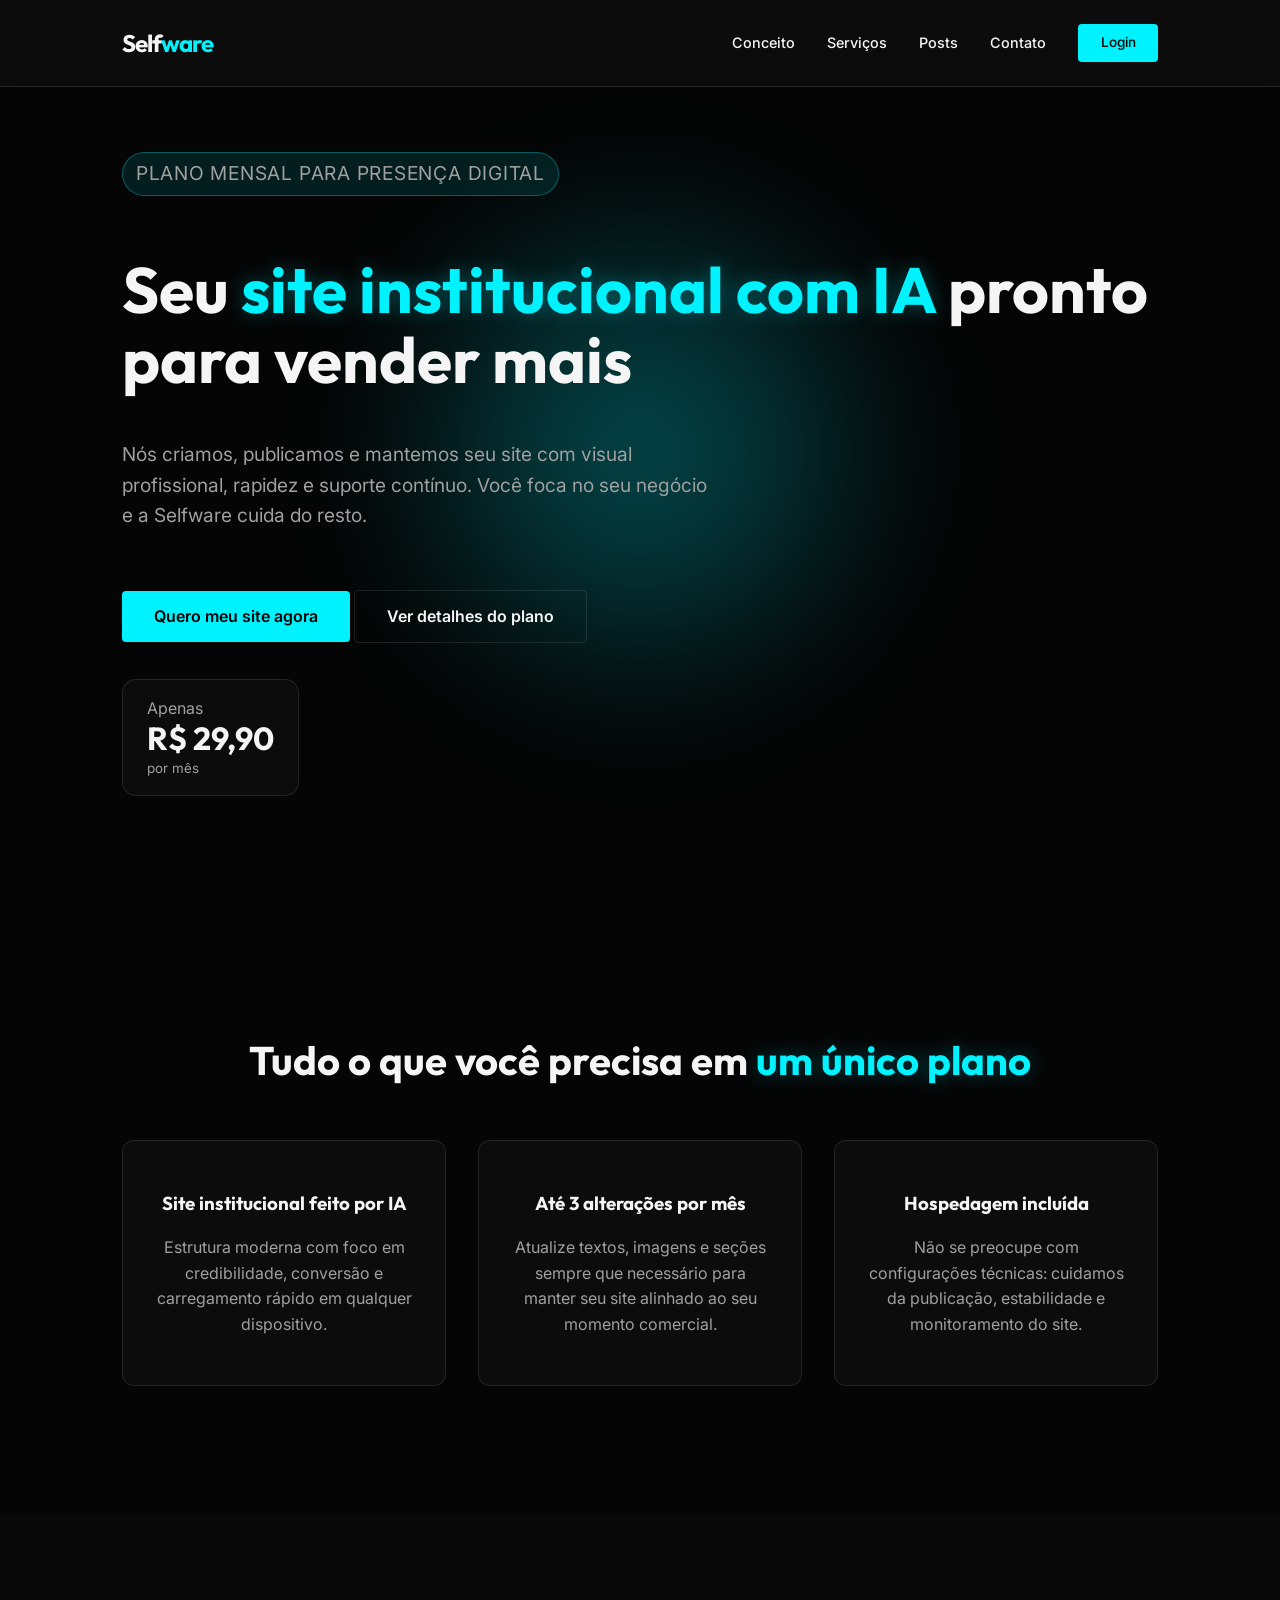
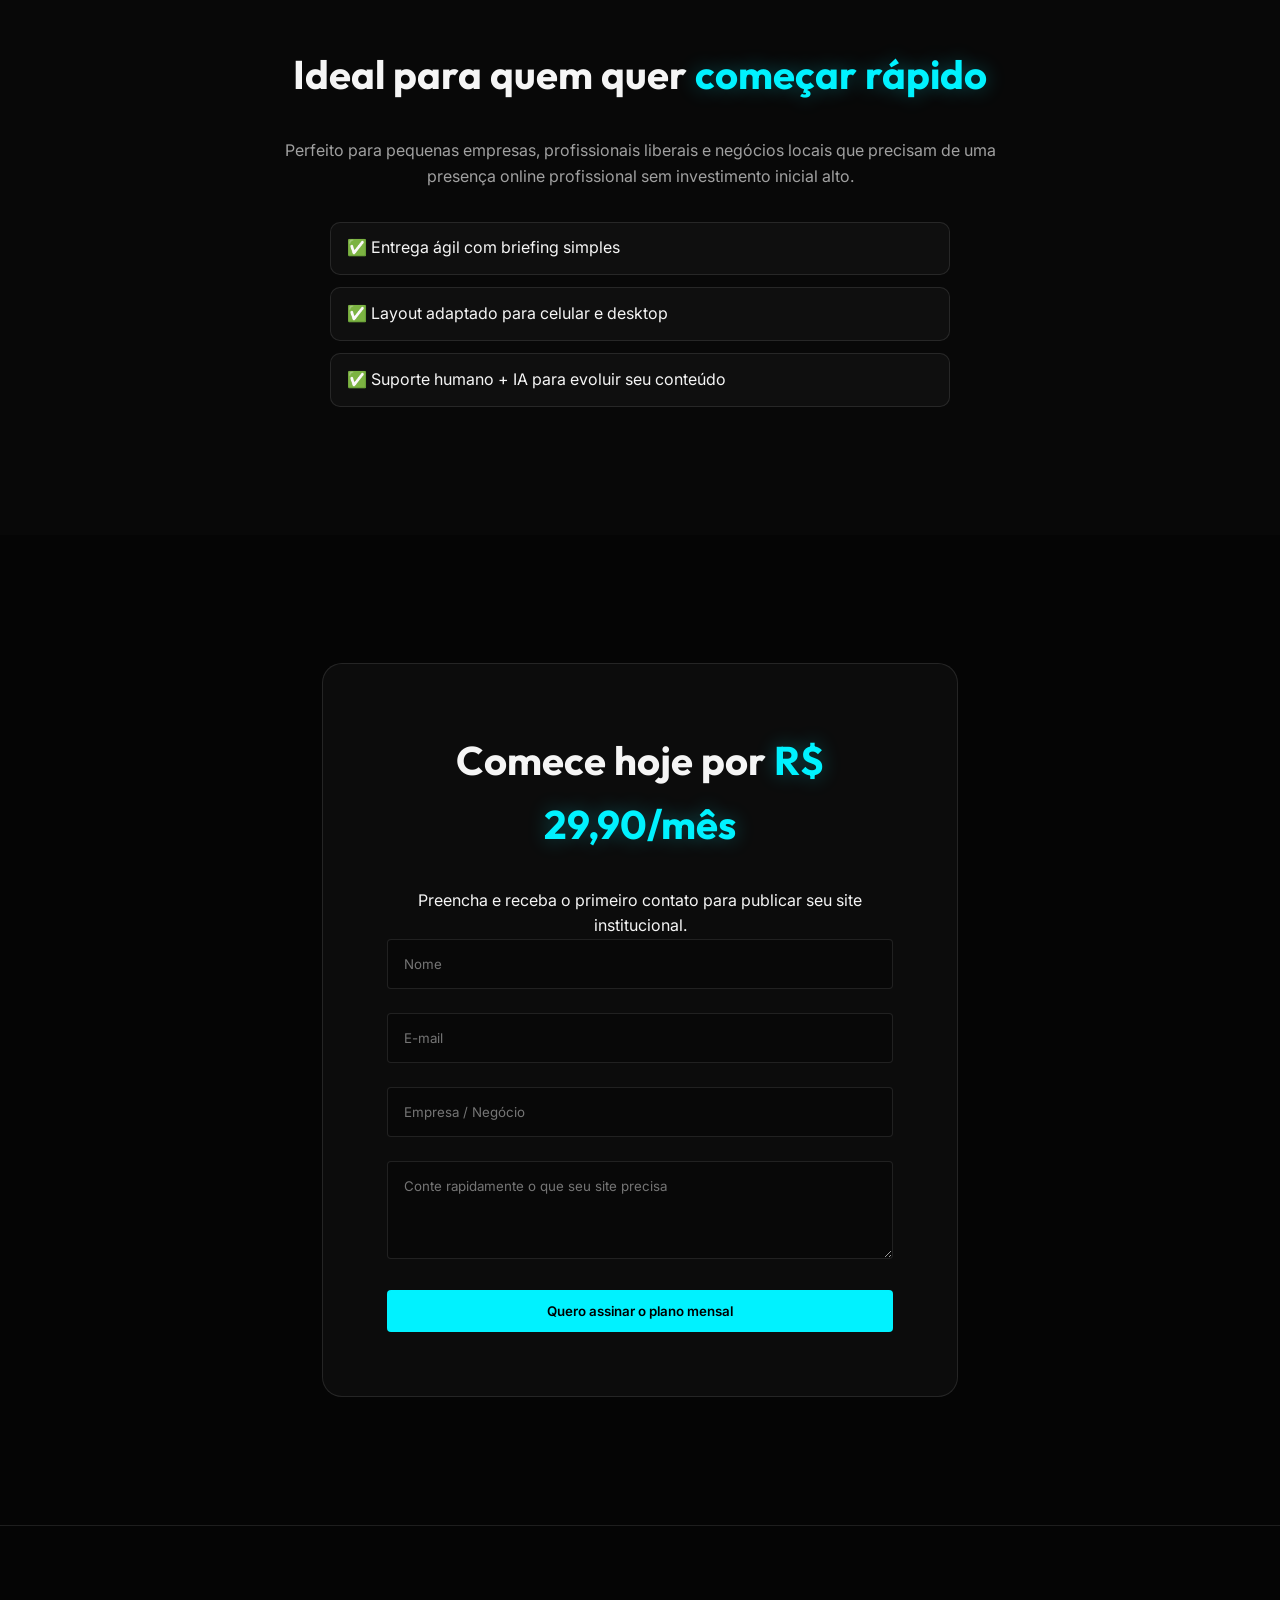
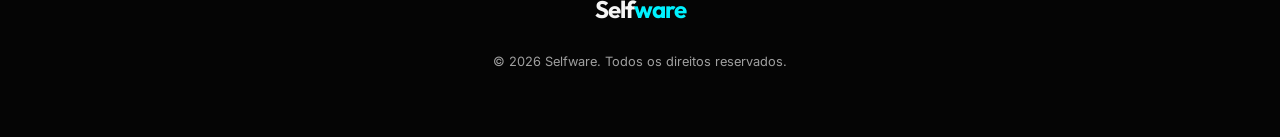
==== criar-sites-instituiconias.html @ fef2b648 "Merge pull request #12 from sociapbr/codex/create-landing-page-for-ai-website-sales Landing page for" ====
<!DOCTYPE html>
<html lang="pt-BR">

<head>
    <meta charset="UTF-8">
    <meta name="viewport" content="width=device-width, initial-scale=1.0">
    <title>Sites Institucionais por IA | R$ 29,90/mês</title>
    <meta name="description"
        content="Landing page para venda de sites institucionais feitos por IA: hospedagem incluída, até 3 alterações por mês e suporte contínuo por R$ 29,90/mês.">
    <link rel="stylesheet" href="style.css">
    <link rel="preconnect" href="https://fonts.googleapis.com">
    <link rel="preconnect" href="https://fonts.gstatic.com" crossorigin>
    <link
        href="https://fonts.googleapis.com/css2?family=Inter:wght@300;400;600;800&family=Outfit:wght@400;700&display=swap"
        rel="stylesheet">
    <script src="/header.js"></script>
</head>

<body class="dark-theme">
    <header-main></header-main>

    <header class="hero landing-hero">
        <div class="hero-glow"></div>
        <div class="container landing-hero-content">
            <p class="tagline fade-in">Plano mensal para presença digital</p>
            <h1 class="fade-in">Seu <span>site institucional com IA</span> pronto para vender mais</h1>
            <p class="fade-in-delayed">Nós criamos, publicamos e mantemos seu site com visual profissional, rapidez e
                suporte contínuo. Você foca no seu negócio e a Selfware cuida do resto.</p>
            <div class="hero-actions fade-in-delayed">
                <a href="#contato" class="btn btn-primary">Quero meu site agora</a>
                <a href="#plano" class="btn btn-outline">Ver detalhes do plano</a>
            </div>
            <div class="price-highlight glass fade-in-delayed">
                <span>Apenas</span>
                <strong>R$ 29,90</strong>
                <small>por mês</small>
            </div>
        </div>
    </header>

    <main>
        <section id="plano" class="section">
            <div class="container">
                <h2 class="section-title center">Tudo o que você precisa em <span>um único plano</span></h2>
                <div class="services-grid">
                    <article class="service-card glass">
                        <h3>Site institucional feito por IA</h3>
                        <p>Estrutura moderna com foco em credibilidade, conversão e carregamento rápido em qualquer
                            dispositivo.</p>
                    </article>
                    <article class="service-card glass">
                        <h3>Até 3 alterações por mês</h3>
                        <p>Atualize textos, imagens e seções sempre que necessário para manter seu site alinhado ao seu
                            momento comercial.</p>
                    </article>
                    <article class="service-card glass">
                        <h3>Hospedagem incluída</h3>
                        <p>Não se preocupe com configurações técnicas: cuidamos da publicação, estabilidade e monitoramento
                            do site.</p>
                    </article>
                </div>
            </div>
        </section>

        <section class="section bg-alt-dark">
            <div class="container center">
                <h2 class="section-title">Ideal para quem quer <span>começar rápido</span></h2>
                <p class="landing-description">Perfeito para pequenas empresas, profissionais liberais e negócios locais
                    que precisam de uma presença online profissional sem investimento inicial alto.</p>
                <ul class="landing-checks">
                    <li>✅ Entrega ágil com briefing simples</li>
                    <li>✅ Layout adaptado para celular e desktop</li>
                    <li>✅ Suporte humano + IA para evoluir seu conteúdo</li>
                </ul>
            </div>
        </section>

        <section id="contato" class="section">
            <div class="container narrow">
                <div class="glass-form-container">
                    <h2 class="section-title center">Comece hoje por <span>R$ 29,90/mês</span></h2>
                    <p class="center">Preencha e receba o primeiro contato para publicar seu site institucional.</p>
                    <form id="contact-form">
                        <div class="form-group">
                            <input type="text" name="nome" placeholder="Nome" required>
                        </div>
                        <div class="form-group">
                            <input type="email" name="email" placeholder="E-mail" required>
                        </div>
                        <div class="form-group">
                            <input type="text" name="empresa" placeholder="Empresa / Negócio" required>
                        </div>
                        <div class="form-group">
                            <textarea name="descricao" placeholder="Conte rapidamente o que seu site precisa" rows="4"
                                required></textarea>
                        </div>
                        <button type="submit" class="btn btn-primary full-width">Quero assinar o plano mensal</button>
                    </form>
                </div>
            </div>
        </section>
    </main>

    <footer-main></footer-main>
    <script src="/main.js"></script>
</body>

</html>
---- style.css ----
:root {
    --bg-color: #050505;
    --bg-alt: #0a0a0a;
    --text-color: #f5f5f5;
    --text-muted: #a0a0a0;
    --accent-color: #00f2ff;
    --accent-glow: rgba(0, 242, 255, 0.3);
    --glass-bg: rgba(255, 255, 255, 0.03);
    --glass-border: rgba(255, 255, 255, 0.1);
    --container-width: 1100px;
    --heading-font: 'Outfit', sans-serif;
    --body-font: 'Inter', sans-serif;
}

* {
    margin: 0;
    padding: 0;
    box-sizing: border-box;
}

body {
    background-color: var(--bg-color);
    color: var(--text-color);
    font-family: var(--body-font);
    line-height: 1.6;
    overflow-x: hidden;
}

.container {
    max-width: var(--container-width);
    margin: 0 auto;
    padding: 0 2rem;
}

.container.narrow {
    max-width: 700px;
}

/* Typography */
h1, h2, h3 {
    font-family: var(--heading-font);
}

h1 {
    font-size: 4rem;
    line-height: 1.1;
    margin-bottom: 1.5rem;
}

h1 span, h2 span {
    color: var(--accent-color);
    text-shadow: 0 0 20px var(--accent-glow);
}

.section-title {
    font-size: 2.5rem;
    margin-bottom: 2rem;
}

.center {
    text-align: center;
}

/* Layout Utilities */
.flex-row-between {
    display: flex;
    justify-content: space-between;
    align-items: center;
}

.grid-two-cols {
    display: grid;
    grid-template-columns: 1fr 1fr;
    gap: 4rem;
    align-items: center;
}

.section {
    padding: 8rem 0;
}

.bg-alt {
    background-color: var(--bg-alt);
}

.bg-alt-dark {
    background-color: #080808;
}

/* Navigation */
.glass-nav {
    position: fixed;
    top: 0;
    width: 100%;
    z-index: 1000;
    padding: 1.5rem 0;
    background: var(--glass-bg);
    backdrop-filter: blur(10px);
    border-bottom: 1px solid var(--glass-border);
}

.logo {
    font-family: var(--heading-font);
    font-weight: 700;
    font-size: 1.5rem;
    letter-spacing: -1px;
}

.logo span {
    color: var(--accent-color);
}

.nav-links {
    display: flex;
    list-style: none;
    gap: 2rem;
}

.nav-bar {
    position: relative;
    gap: 1.5rem;
}

.nav-toggle {
    display: none;
    flex-direction: column;
    gap: 0.4rem;
    background: transparent;
    border: 1px solid var(--glass-border);
    padding: 0.6rem;
    border-radius: 8px;
    cursor: pointer;
}

.nav-toggle span {
    width: 22px;
    height: 2px;
    background: var(--text-color);
    display: block;
    transition: transform 0.3s, opacity 0.3s;
}

.nav-links a {
    color: var(--text-color);
    text-decoration: none;
    font-size: 0.9rem;
    font-weight: 500;
    transition: color 0.3s;
}

.nav-links a:hover {
    color: var(--accent-color);
}

.nav-links .btn {
    padding: 0.5rem 1.4rem;
    font-size: 0.85rem;
}

.nav-links .nav-login {
    margin-left: 0;
}

/* Hero */
.hero {
    height: 100vh;
    display: flex;
    align-items: center;
    position: relative;
    padding-top: 5rem;
}

.hero-glow {
    position: absolute;
    top: 50%;
    left: 50%;
    transform: translate(-50%, -50%);
    width: 600px;
    height: 600px;
    background: radial-gradient(circle, var(--accent-glow) 0%, transparent 70%);
    z-index: -1;
    filter: blur(50px);
}

.hero p {
    font-size: 1.2rem;
    color: var(--text-muted);
    max-width: 600px;
    margin-bottom: 2.5rem;
}

/* Hero 2 */
.hero2 {
    height: 70vh;
    display: flex;
    align-items: center;
    position: relative;
    padding-top: 5rem;
}

.hero2-glow {
    position: absolute;
    top: 50%;
    left: 50%;
    transform: translate(-50%, -50%);
    width: 600px;
    height: 600px;
    background: radial-gradient(circle, var(--accent-glow) 0%, transparent 70%);
    z-index: -1;
    filter: blur(50px);
}

.hero2 p {
    font-size: 1.2rem;
    color: var(--text-muted);
    max-width: 600px;
    margin-bottom: 2.5rem;
}

/* Buttons */
.btn {
    display: inline-block;
    padding: 0.8rem 2rem;
    border-radius: 4px;
    text-decoration: none;
    font-weight: 600;
    transition: all 0.3s;
    cursor: pointer;
    font-family: var(--body-font);
}

.btn-primary {
    background-color: var(--accent-color);
    color: #000;
    border: none;
}

.btn-primary:hover {
    box-shadow: 0 0 20px var(--accent-glow);
    transform: translateY(-2px);
}

.btn-outline {
    border: 1px solid var(--glass-border);
    color: var(--text-color);
}

.btn-outline:hover {
    background: var(--glass-bg);
    border-color: var(--accent-color);
}

.full-width {
    width: 100%;
}

/* Concept Section & Cards */
.glass {
    background: var(--glass-bg);
    backdrop-filter: blur(5px);
    border: 1px solid var(--glass-border);
    border-radius: 12px;
}

.concept-card {
    padding: 2rem;
}

.code-snippet {
    background: #000;
    padding: 2rem;
    border-radius: 8px;
    font-family: monospace;
    font-size: 0.9rem;
}

.keyword { color: #ff79c6; }
.class { color: #50fa7b; }
.function { color: #8be9fd; }
.variable { color: #bd93f9; }
.constant { color: #f1fa8c; }

.features-list {
    list-style: none;
    margin-top: 2rem;
}

.features-list li {
    margin-bottom: 1rem;
    display: flex;
    align-items: center;
}

.features-list li::before {
    content: "→";
    color: var(--accent-color);
    margin-right: 1rem;
    font-weight: bold;
}

/* Services */
.services-grid {
    display: grid;
    grid-template-columns: repeat(3, 1fr);
    gap: 2rem;
    margin-top: 3rem;
}

/* Post */
.post-header {
    margin-bottom: 3rem;
}

.post-tag {
    text-transform: uppercase;
    letter-spacing: 0.3rem;
    font-size: 0.75rem;
    color: var(--text-muted);
    margin-bottom: 1rem;
}

.post-subtitle {
    color: var(--text-muted);
    max-width: 600px;
    margin: 0 auto;
}

.post-card {
    padding: 3rem;
    display: grid;
    gap: 1.5rem;
}

.post-meta {
    display: flex;
    gap: 0.75rem;
    align-items: center;
    font-size: 0.85rem;
    color: var(--text-muted);
}

.post-list {
    list-style: none;
    display: grid;
    gap: 1rem;
}

.post-list li {
    display: grid;
    gap: 0.4rem;
    padding: 1rem 1.2rem;
    border: 1px solid var(--glass-border);
    border-radius: 10px;
    background: rgba(0, 0, 0, 0.25);
}

.post-footer {
    color: var(--text-muted);
}

.post-listing-grid {
    display: grid;
    grid-template-columns: repeat(auto-fit, minmax(280px, 1fr));
    gap: 2rem;
}

.video-list {
    display: grid;
    gap: 2rem;
}

.video-card {
    display: grid;
    grid-template-columns: minmax(220px, 320px) 1fr;
    gap: 2rem;
    padding: 2.5rem;
    align-items: center;
}

.video-cover {
    position: relative;
}

.video-cover img {
    width: 100%;
    height: 200px;
    object-fit: cover;
    border-radius: 16px;
    border: 1px solid var(--glass-border);
    background: rgba(0, 0, 0, 0.25);
}

.video-duration {
    position: absolute;
    bottom: 12px;
    right: 12px;
    padding: 0.3rem 0.7rem;
    border-radius: 999px;
    background: rgba(0, 0, 0, 0.7);
    font-size: 0.75rem;
    color: var(--text-color);
    border: 1px solid var(--glass-border);
}

.video-info {
    display: grid;
    gap: 1rem;
}

.video-meta {
    display: flex;
    gap: 1.5rem;
    font-size: 0.85rem;
    color: var(--text-muted);
}

.video-status {
    text-align: center;
    color: var(--text-muted);
}

.post-item {
    padding: 2.5rem;
    display: grid;
    gap: 1.5rem;
}

.post-cover img {
    width: 100%;
    height: 200px;
    object-fit: cover;
    border-radius: 16px;
    border: 1px solid var(--glass-border);
    background: rgba(0, 0, 0, 0.25);
}

.post-info {
    display: grid;
    gap: 1rem;
}

.service-card {
    padding: 3rem 2rem;
    text-align: center;
    transition: transform 0.3s;
}

.service-card:hover {
    transform: translateY(-10px);
    border-color: var(--accent-color);
}

.service-card i {
    font-size: 2.5rem;
    color: var(--accent-color);
    display: block;
    margin-bottom: 1.5rem;
    font-style: normal;
}

.service-card h3 {
    margin-bottom: 1rem;
}

.service-card p {
    color: var(--text-muted);
}

/* Form */
.glass-form-container {
    padding: 4rem;
    background: var(--glass-bg);
    border: 1px solid var(--glass-border);
    border-radius: 20px;
}

.form-group {
    margin-bottom: 1.5rem;
}

input, textarea {
    width: 100%;
    padding: 1rem;
    background: rgba(0,0,0,0.3);
    border: 1px solid var(--glass-border);
    border-radius: 4px;
    color: var(--text-color);
    font-family: var(--body-font);
}

input:focus, textarea:focus {
    outline: none;
    border-color: var(--accent-color);
}

/* Footer */
footer {
    padding: 4rem 0;
    border-top: 1px solid var(--glass-border);
}

.footer-content {
    display: flex;
    flex-direction: column;
    align-items: center;
    gap: 1.5rem;
}

footer p {
    color: var(--text-muted);
    font-size: 0.8rem;
}

/* Animations */
.fade-in {
    animation: fadeIn 1s ease-out forwards;
}

.fade-in-delayed {
    opacity: 0;
    animation: fadeIn 1s ease-out 0.5s forwards;
}

@keyframes fadeIn {
    from { opacity: 0; transform: translateY(20px); }
    to { opacity: 1; transform: translateY(0); }
}

/* Responsive */
@media (max-width: 900px) {
    .nav-toggle {
        display: inline-flex;
    }

    .nav-links {
        position: absolute;
        top: calc(100% + 1rem);
        right: 2rem;
        flex-direction: column;
        gap: 1rem;
        padding: 1.5rem;
        background: rgba(5, 5, 5, 0.95);
        border: 1px solid var(--glass-border);
        border-radius: 16px;
        min-width: 220px;
        opacity: 0;
        visibility: hidden;
        transform: translateY(-10px);
        transition: opacity 0.3s, transform 0.3s, visibility 0.3s;
    }

    .glass-nav.nav-open .nav-links {
        opacity: 1;
        visibility: visible;
        transform: translateY(0);
    }

    .glass-nav.nav-open .nav-toggle span:nth-child(1) {
        transform: translateY(6px) rotate(45deg);
    }

    .glass-nav.nav-open .nav-toggle span:nth-child(2) {
        opacity: 0;
    }

    .glass-nav.nav-open .nav-toggle span:nth-child(3) {
        transform: translateY(-6px) rotate(-45deg);
    }

    .grid-two-cols {
        grid-template-columns: 1fr;
        gap: 3rem;
    }
    
    .services-grid {
        grid-template-columns: 1fr;
    }
    
    h1 {
        font-size: 3rem;
    }

    .post-card {
        padding: 2rem;
    }

    .video-card {
        grid-template-columns: 1fr;
    }

    .video-cover img {
        height: 220px;
    }
}

/* Payments */
.payment-section {
    padding-top: 11rem;
}

.payment-subtitle {
    margin-bottom: 1.5rem;
    color: var(--text-muted);
}

.project-reference {
    margin-bottom: 2rem;
    padding: 0.9rem 1rem;
    border: 1px solid var(--glass-border);
    border-radius: 10px;
    text-align: center;
    background: rgba(0, 242, 255, 0.08);
}

.payment-options {
    display: grid;
    gap: 1rem;
}

.payment-card {
    padding: 1.5rem;
    border: 1px solid var(--glass-border);
    border-radius: 14px;
}

.payment-card h2 {
    font-size: 1.3rem;
    margin-bottom: 0.5rem;
}

.payment-price {
    margin-bottom: 1rem;
    color: var(--accent-color);
    font-size: 1.25rem;
    font-weight: 700;
}

/* Landing page institutional sites */
.landing-hero {
    min-height: 100vh;
    height: auto;
    padding: 9rem 0 6rem;
}

.landing-hero-content {
    display: grid;
    gap: 1.2rem;
}

.tagline {
    display: inline-flex;
    width: fit-content;
    background: rgba(0, 242, 255, 0.1);
    border: 1px solid var(--accent-glow);
    color: var(--accent-color);
    padding: 0.35rem 0.8rem;
    border-radius: 999px;
    font-size: 0.85rem;
    letter-spacing: 0.04em;
    text-transform: uppercase;
}

.price-highlight {
    width: fit-content;
    padding: 1rem 1.5rem;
    border-radius: 14px;
    margin-top: 1rem;
}

.price-highlight span,
.price-highlight small {
    display: block;
    color: var(--text-muted);
}

.price-highlight strong {
    font-size: 2rem;
    line-height: 1.1;
    font-family: var(--heading-font);
}

.landing-description {
    max-width: 760px;
    margin: 0 auto;
    color: var(--text-muted);
}

.landing-checks {
    margin: 2rem auto 0;
    list-style: none;
    max-width: 620px;
    display: grid;
    gap: 0.8rem;
    text-align: left;
}

.landing-checks li {
    background: var(--glass-bg);
    border: 1px solid var(--glass-border);
    border-radius: 10px;
    padding: 0.8rem 1rem;
}

@media (max-width: 768px) {
    .price-highlight strong {
        font-size: 1.6rem;
    }

    .landing-hero {
        padding-top: 7.5rem;
    }
}
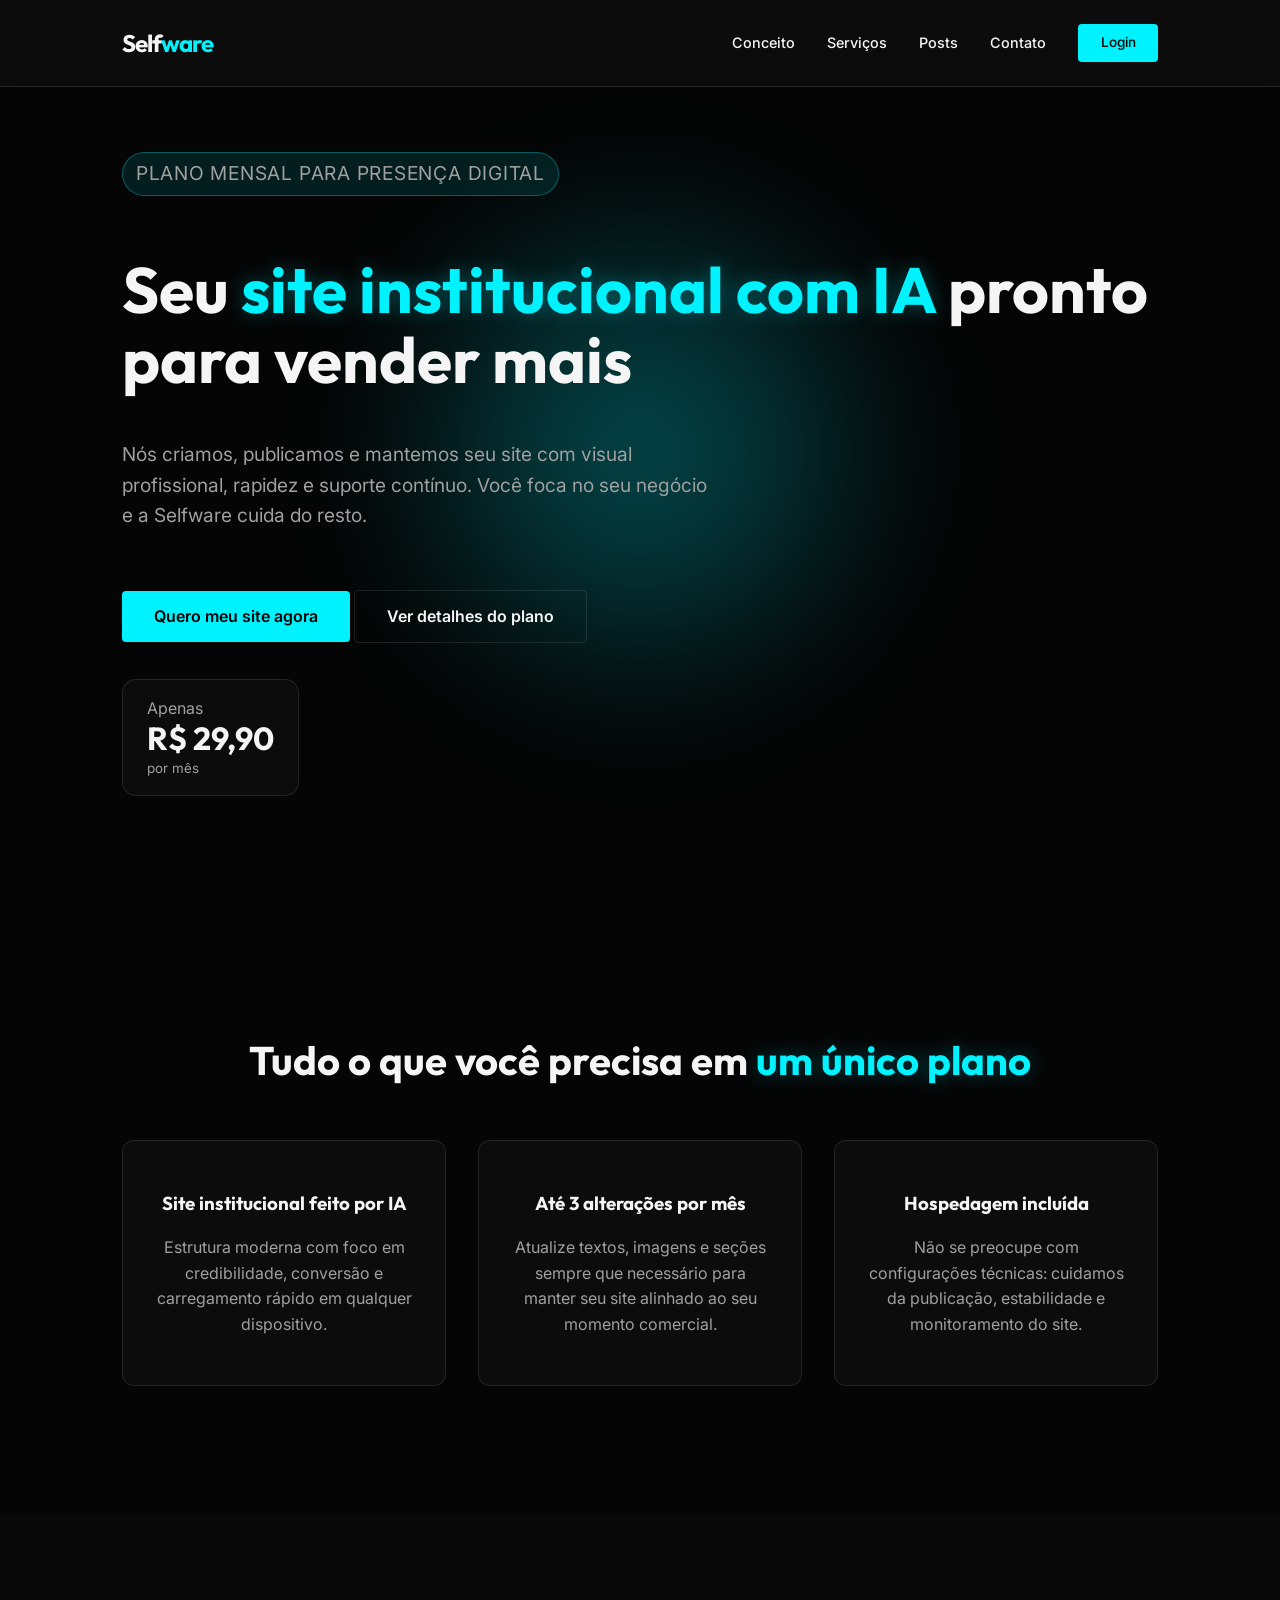
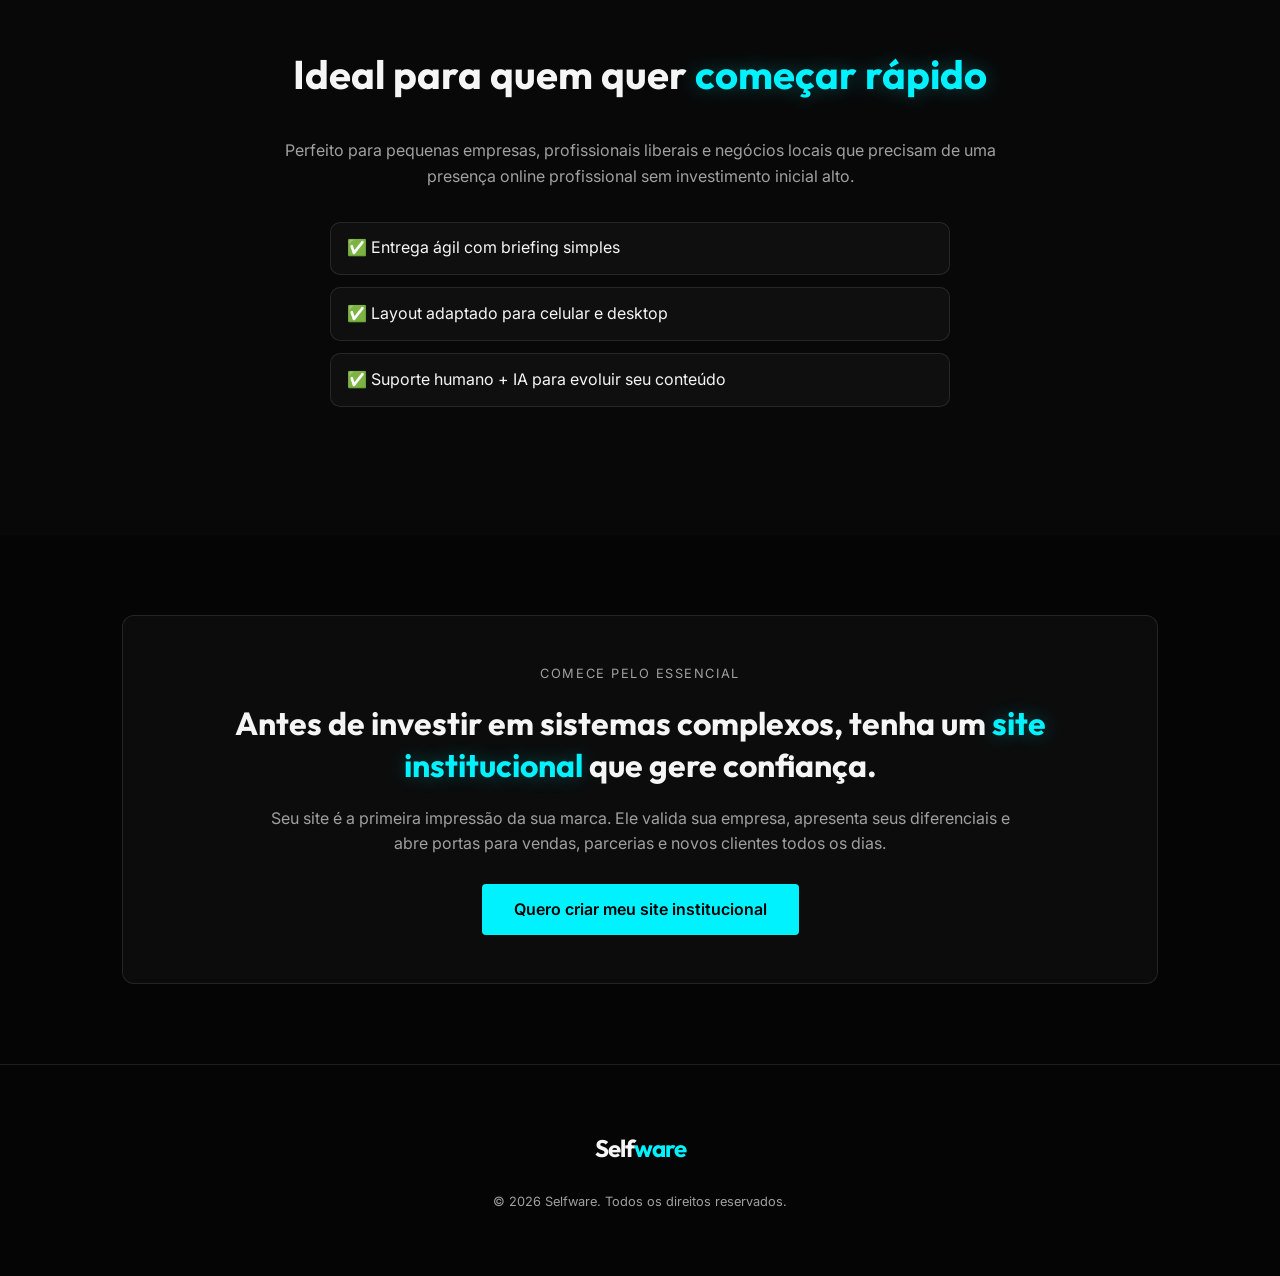
==== commit 8d1b7bd3: "Merge pull request #6 from sociapbr/main site institucional" ====
--- a/criar-sites-instituiconias.html
+++ b/criar-sites-instituiconias.html
@@ -27,7 +27,7 @@
             <p class="fade-in-delayed">Nós criamos, publicamos e mantemos seu site com visual profissional, rapidez e
                 suporte contínuo. Você foca no seu negócio e a Selfware cuida do resto.</p>
             <div class="hero-actions fade-in-delayed">
-                <a href="#contato" class="btn btn-primary">Quero meu site agora</a>
+                <a href="https://buy.stripe.com/00w00j5HbfTTckF3sn1kA05" target="_blank" class="btn btn-primary">Quero meu site agora</a>
                 <a href="#plano" class="btn btn-outline">Ver detalhes do plano</a>
             </div>
             <div class="price-highlight glass fade-in-delayed">
@@ -75,30 +75,17 @@
             </div>
         </section>
 
-        <section id="contato" class="section">
-            <div class="container narrow">
-                <div class="glass-form-container">
-                    <h2 class="section-title center">Comece hoje por <span>R$ 29,90/mês</span></h2>
-                    <p class="center">Preencha e receba o primeiro contato para publicar seu site institucional.</p>
-                    <form id="contact-form">
-                        <div class="form-group">
-                            <input type="text" name="nome" placeholder="Nome" required>
-                        </div>
-                        <div class="form-group">
-                            <input type="email" name="email" placeholder="E-mail" required>
-                        </div>
-                        <div class="form-group">
-                            <input type="text" name="empresa" placeholder="Empresa / Negócio" required>
-                        </div>
-                        <div class="form-group">
-                            <textarea name="descricao" placeholder="Conte rapidamente o que seu site precisa" rows="4"
-                                required></textarea>
-                        </div>
-                        <button type="submit" class="btn btn-primary full-width">Quero assinar o plano mensal</button>
-                    </form>
+        <section class="section cta-institutional">
+            <div class="container">
+                <div class="cta-card glass">
+                    <p class="cta-eyebrow">Comece pelo essencial</p>
+                    <h2>Antes de investir em sistemas complexos, tenha um <span>site institucional</span> que gere confiança.</h2>
+                    <p>Seu site é a primeira impressão da sua marca. Ele valida sua empresa, apresenta seus diferenciais e abre portas para vendas, parcerias e novos clientes todos os dias.</p>
+                    <a href="https://buy.stripe.com/00w00j5HbfTTckF3sn1kA05" target="_blank" class="btn btn-primary">Quero criar meu site institucional</a>
                 </div>
             </div>
         </section>
+
     </main>
 
     <footer-main></footer-main>
--- a/style.css
+++ b/style.css
@@ -296,6 +296,42 @@
     color: var(--accent-color);
     margin-right: 1rem;
     font-weight: bold;
+}
+
+
+
+.cta-institutional {
+    padding: 5rem 0;
+}
+
+.cta-card {
+    padding: 3rem;
+    text-align: center;
+    display: grid;
+    gap: 1.2rem;
+}
+
+.cta-eyebrow {
+    letter-spacing: 0.12em;
+    text-transform: uppercase;
+    font-size: 0.8rem;
+    color: var(--accent-color);
+}
+
+.cta-card h2 {
+    font-size: 2rem;
+    line-height: 1.3;
+}
+
+.cta-card p {
+    max-width: 760px;
+    margin: 0 auto;
+    color: var(--text-muted);
+}
+
+.cta-card .btn {
+    width: fit-content;
+    margin: 0.5rem auto 0;
 }
 
 /* Services */
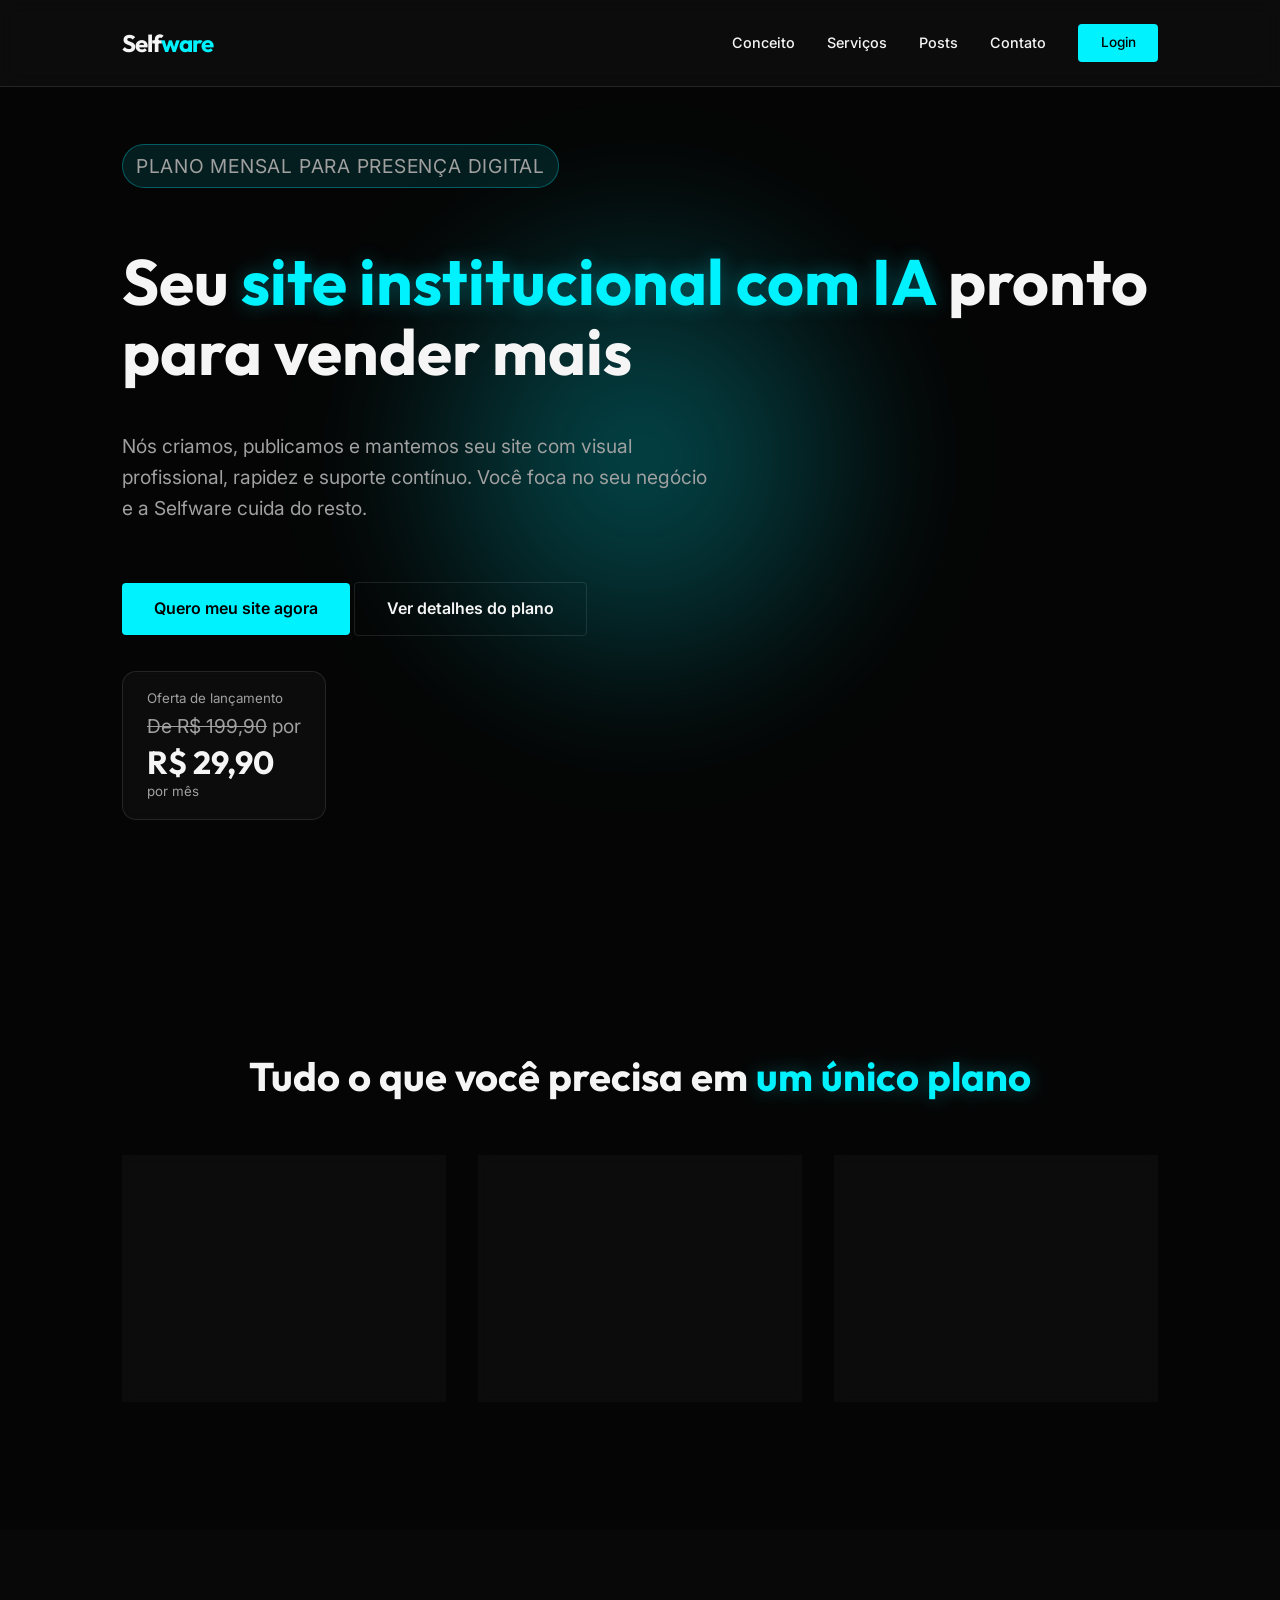
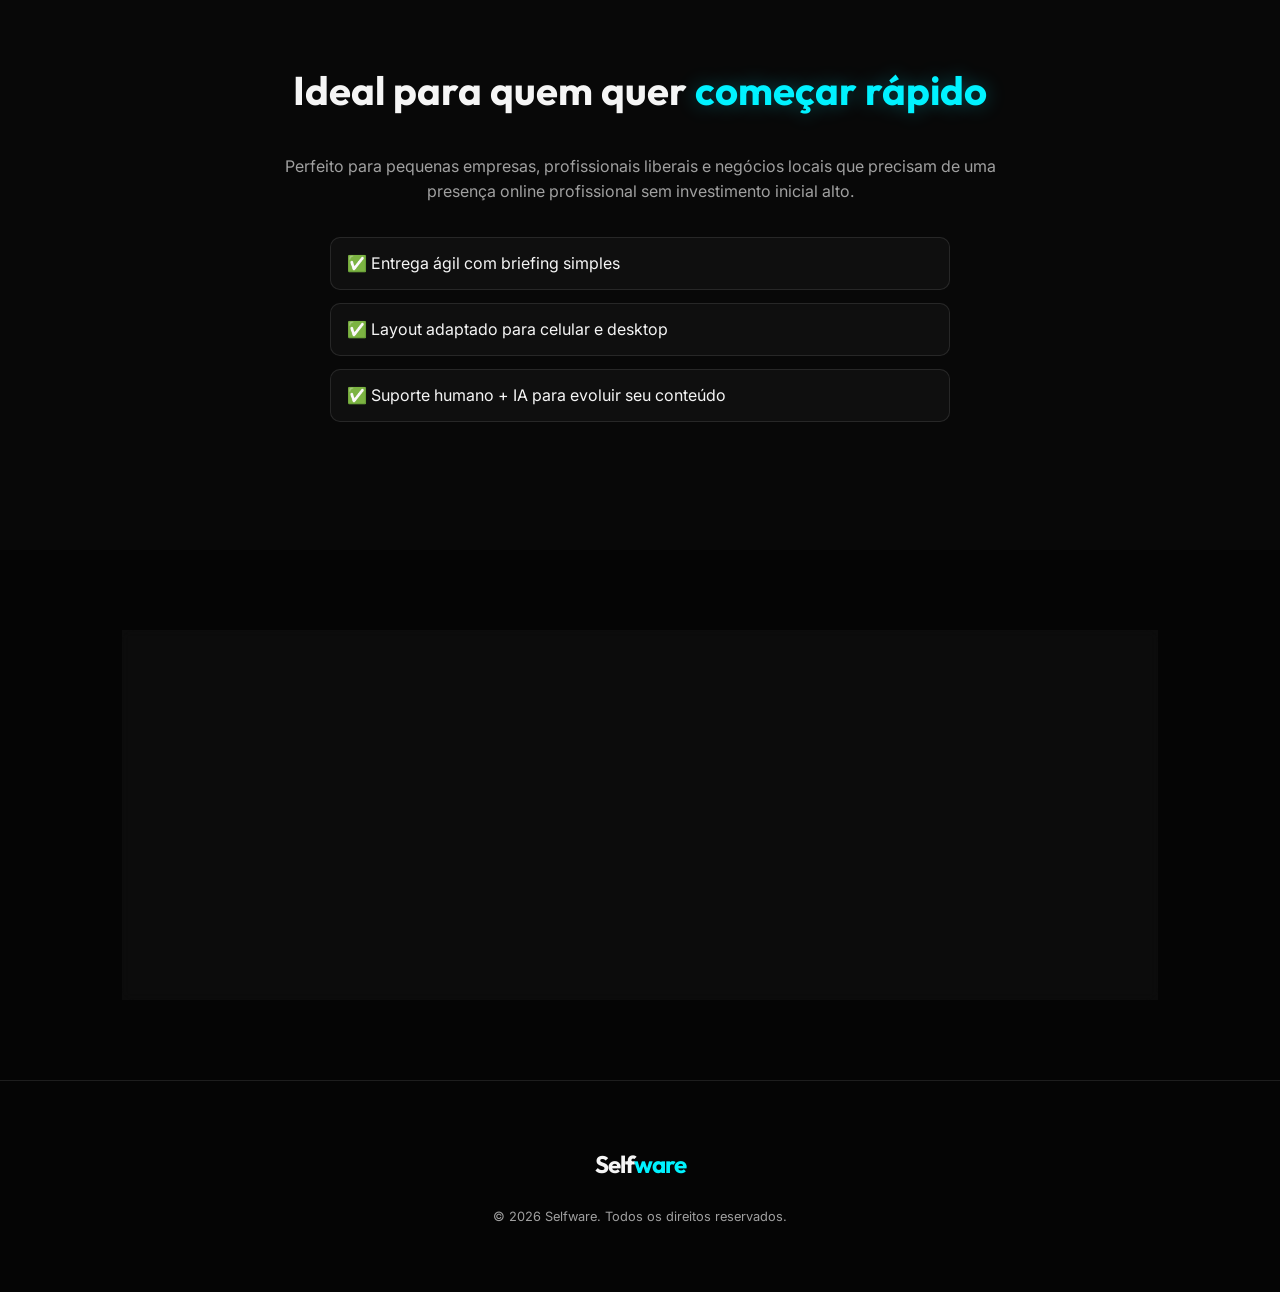
==== commit ccd49bac: "Merge pull request #15 from sociapbr/codex/update-price-formatting-to-r-29,90 Codex-generated pull r" ====
--- a/criar-sites-instituiconias.html
+++ b/criar-sites-instituiconias.html
@@ -31,7 +31,8 @@
                 <a href="#plano" class="btn btn-outline">Ver detalhes do plano</a>
             </div>
             <div class="price-highlight glass fade-in-delayed">
-                <span>Apenas</span>
+                <small>Oferta de lançamento</small>
+                <p><span>De R$ 199,90</span> por</p>
                 <strong>R$ 29,90</strong>
                 <small>por mês</small>
             </div>
--- a/style.css
+++ b/style.css
@@ -709,6 +709,16 @@
     color: var(--text-muted);
 }
 
+.price-highlight p {
+    margin: 0.15rem 0;
+    color: var(--text-muted);
+}
+
+.price-highlight p span {
+    display: inline;
+    text-decoration: line-through;
+}
+
 .price-highlight strong {
     font-size: 2rem;
     line-height: 1.1;
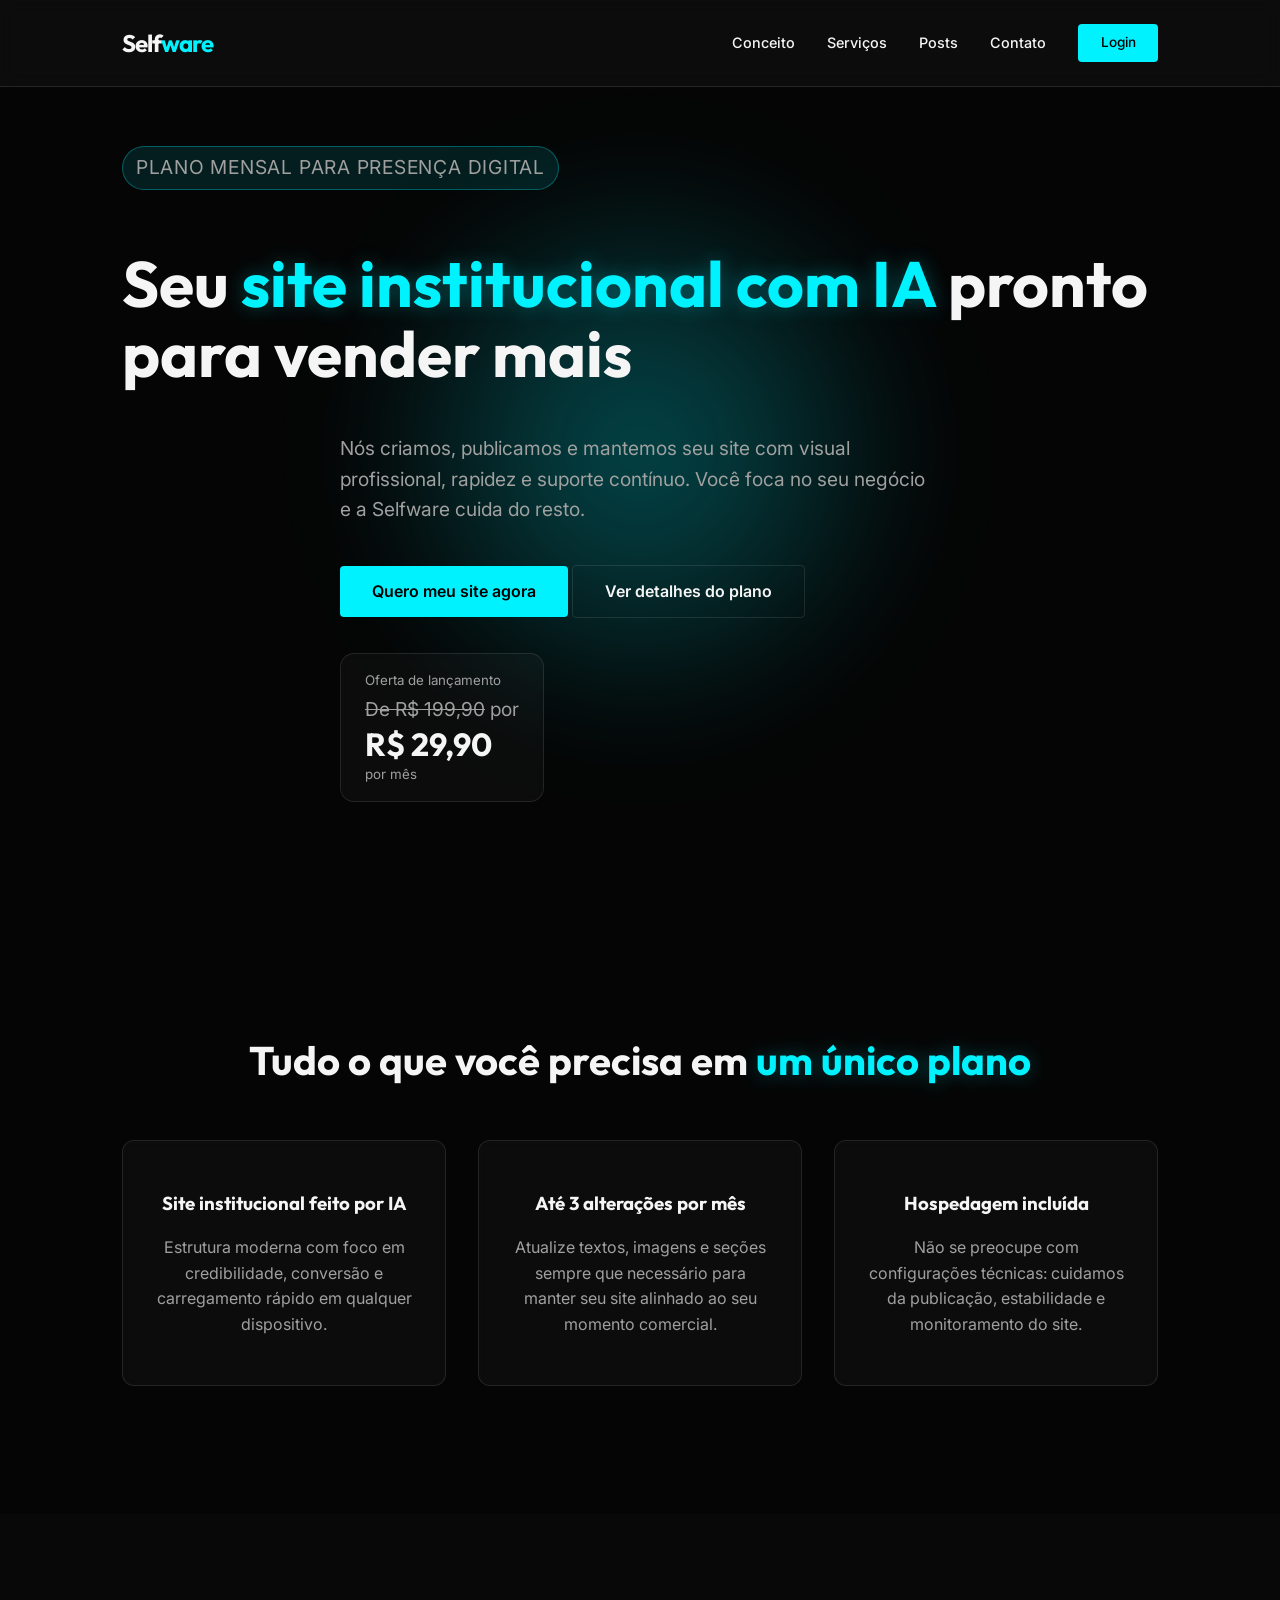
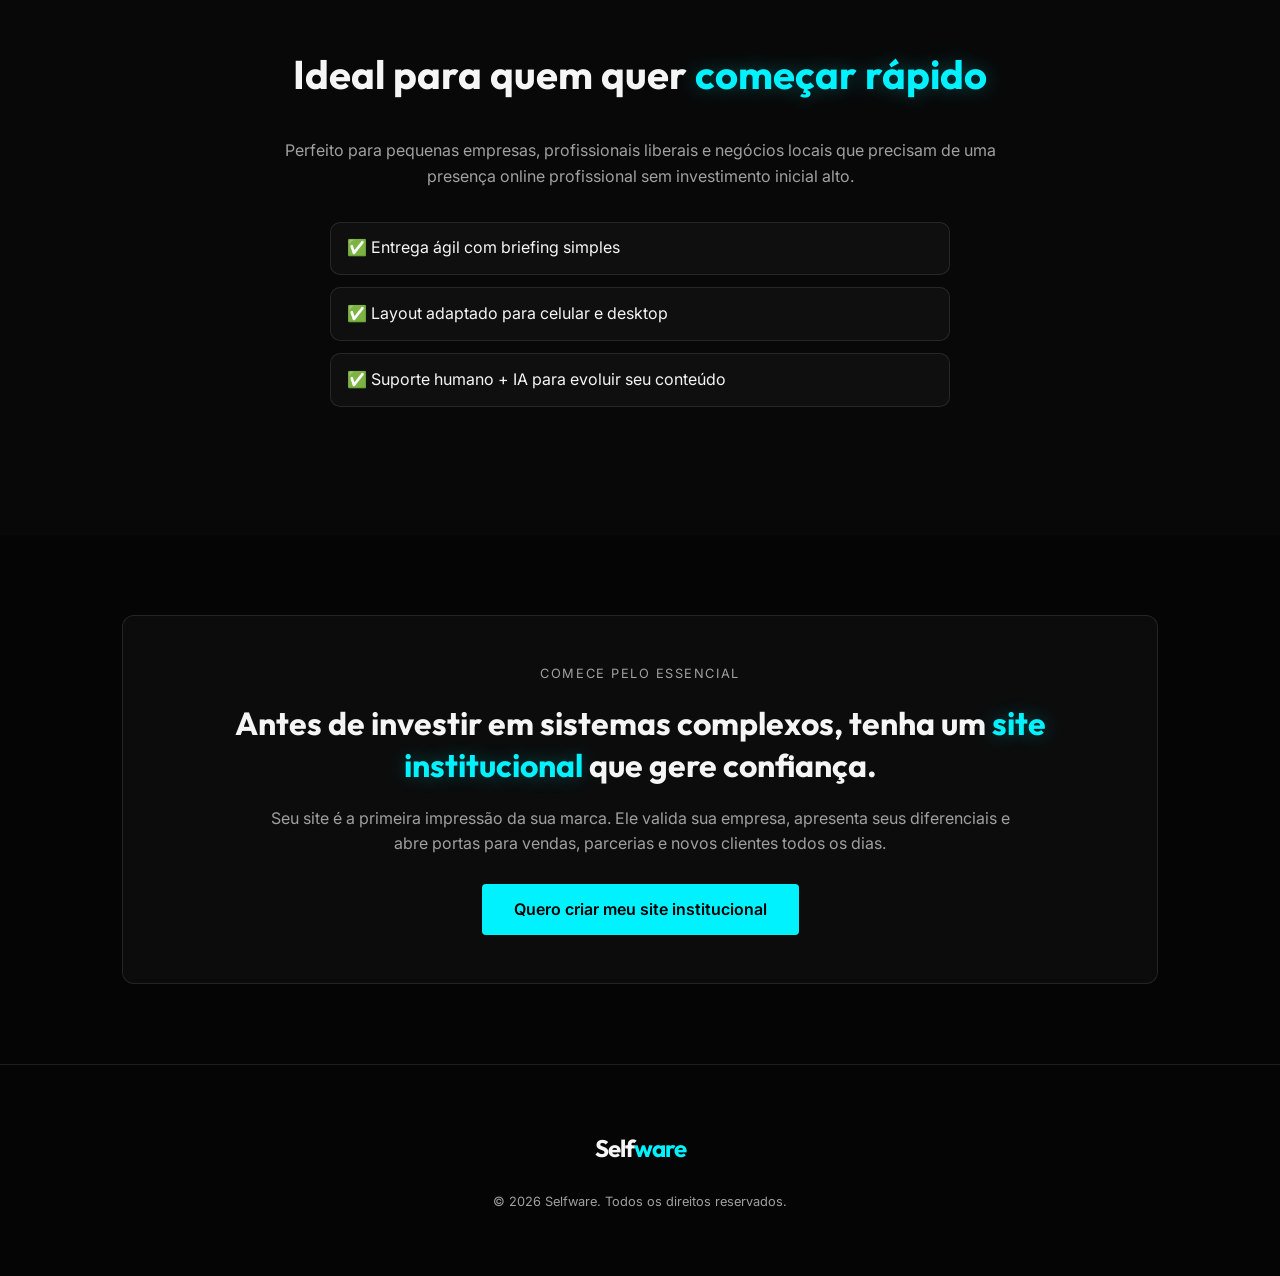
==== commit 22e0574e: "ok" ====
--- a/criar-sites-instituiconias.html
+++ b/criar-sites-instituiconias.html
@@ -24,17 +24,21 @@
         <div class="container landing-hero-content">
             <p class="tagline fade-in">Plano mensal para presença digital</p>
             <h1 class="fade-in">Seu <span>site institucional com IA</span> pronto para vender mais</h1>
-            <p class="fade-in-delayed">Nós criamos, publicamos e mantemos seu site com visual profissional, rapidez e
-                suporte contínuo. Você foca no seu negócio e a Selfware cuida do resto.</p>
-            <div class="hero-actions fade-in-delayed">
-                <a href="https://buy.stripe.com/00w00j5HbfTTckF3sn1kA05" target="_blank" class="btn btn-primary">Quero meu site agora</a>
-                <a href="#plano" class="btn btn-outline">Ver detalhes do plano</a>
-            </div>
-            <div class="price-highlight glass fade-in-delayed">
-                <small>Oferta de lançamento</small>
-                <p><span>De R$ 199,90</span> por</p>
-                <strong>R$ 29,90</strong>
-                <small>por mês</small>
+            <div class="container landing-hero-content">
+                <div class="landing-hero-copy">
+                    <p class="fade-in-delayed">Nós criamos, publicamos e mantemos seu site com visual profissional, rapidez e
+                        suporte contínuo. Você foca no seu negócio e a Selfware cuida do resto.</p>
+                    <div class="hero-actions fade-in-delayed">
+                        <a href="https://buy.stripe.com/00w00j5HbfTTckF3sn1kA05" target="_blank" class="btn btn-primary">Quero meu site agora</a>
+                        <a href="#plano" class="btn btn-outline">Ver detalhes do plano</a>
+                    </div>
+                </div>
+                <div class="price-highlight glass fade-in-delayed landing-price-highlight">
+                    <small>Oferta de lançamento</small>
+                    <p><span>De R$ 199,90</span> por</p>
+                    <strong>R$ 29,90</strong>
+                    <small>por mês</small>
+                </div>
             </div>
         </div>
     </header>
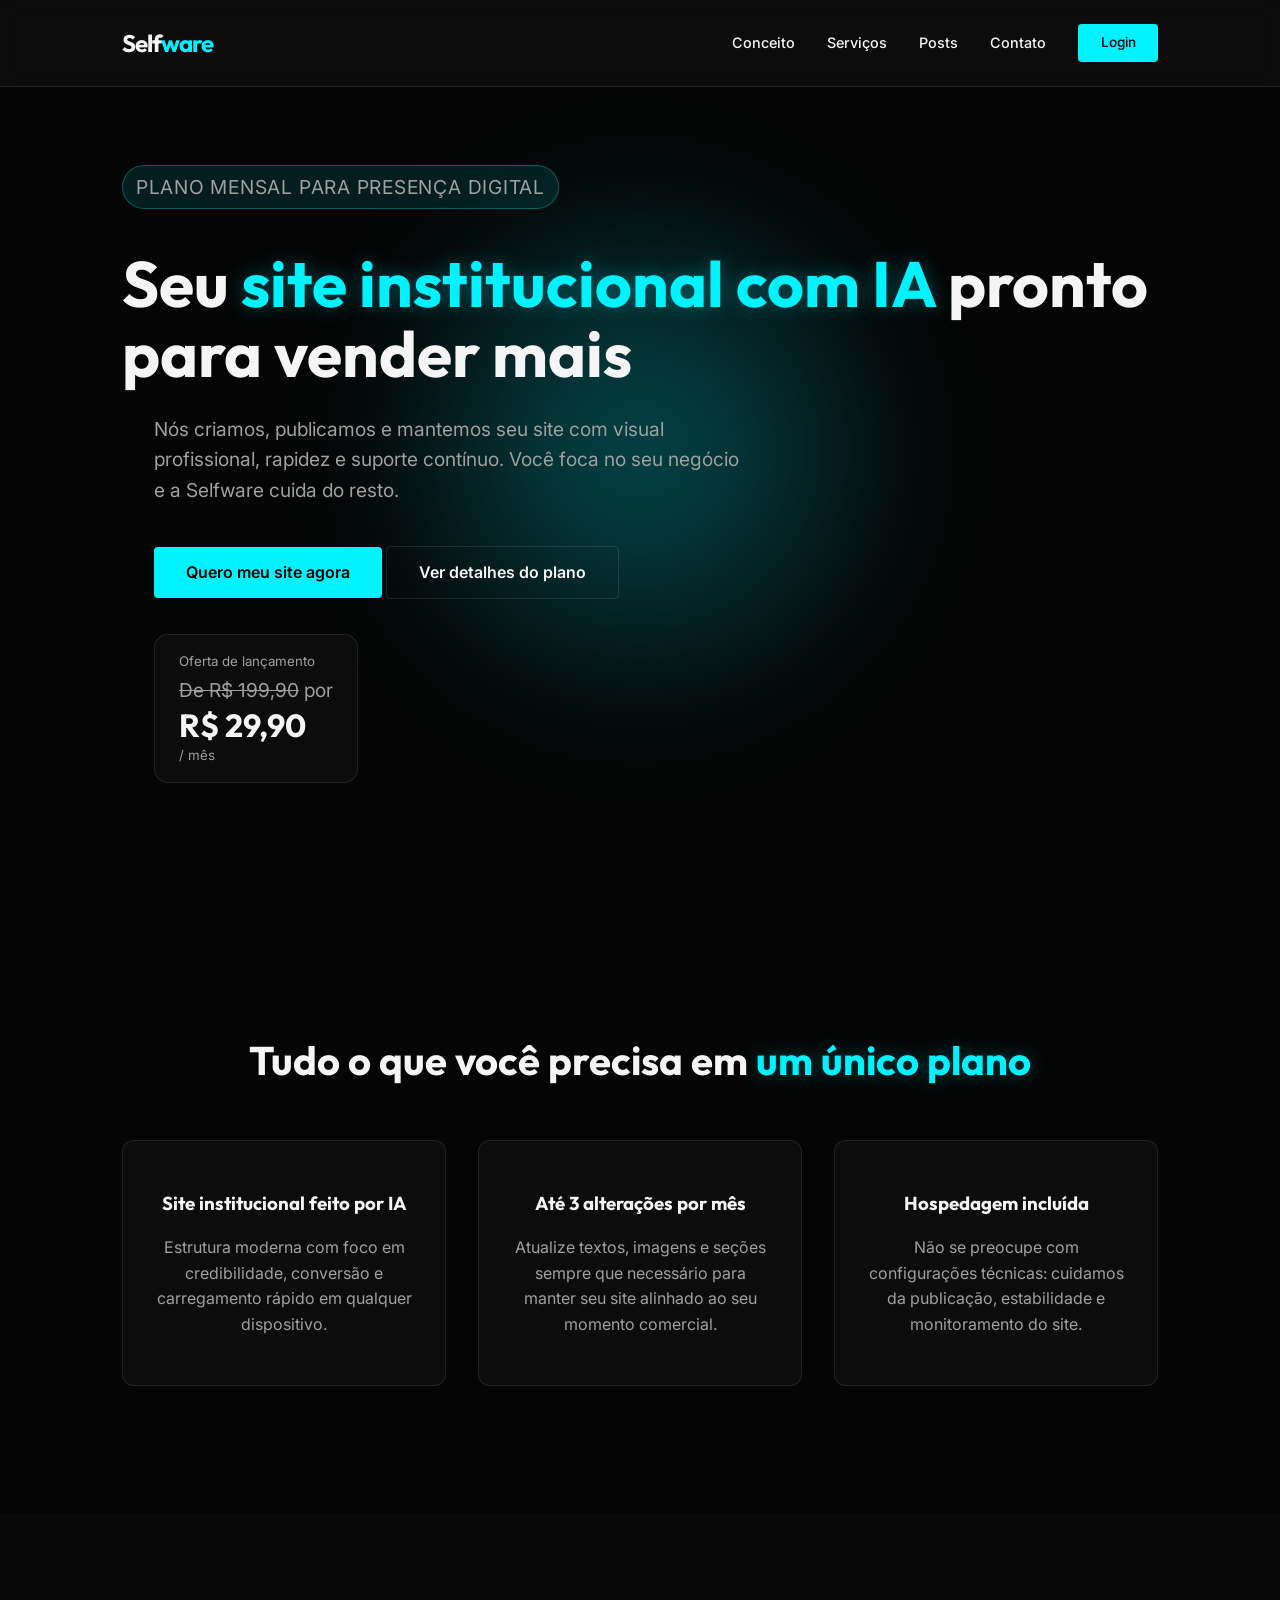
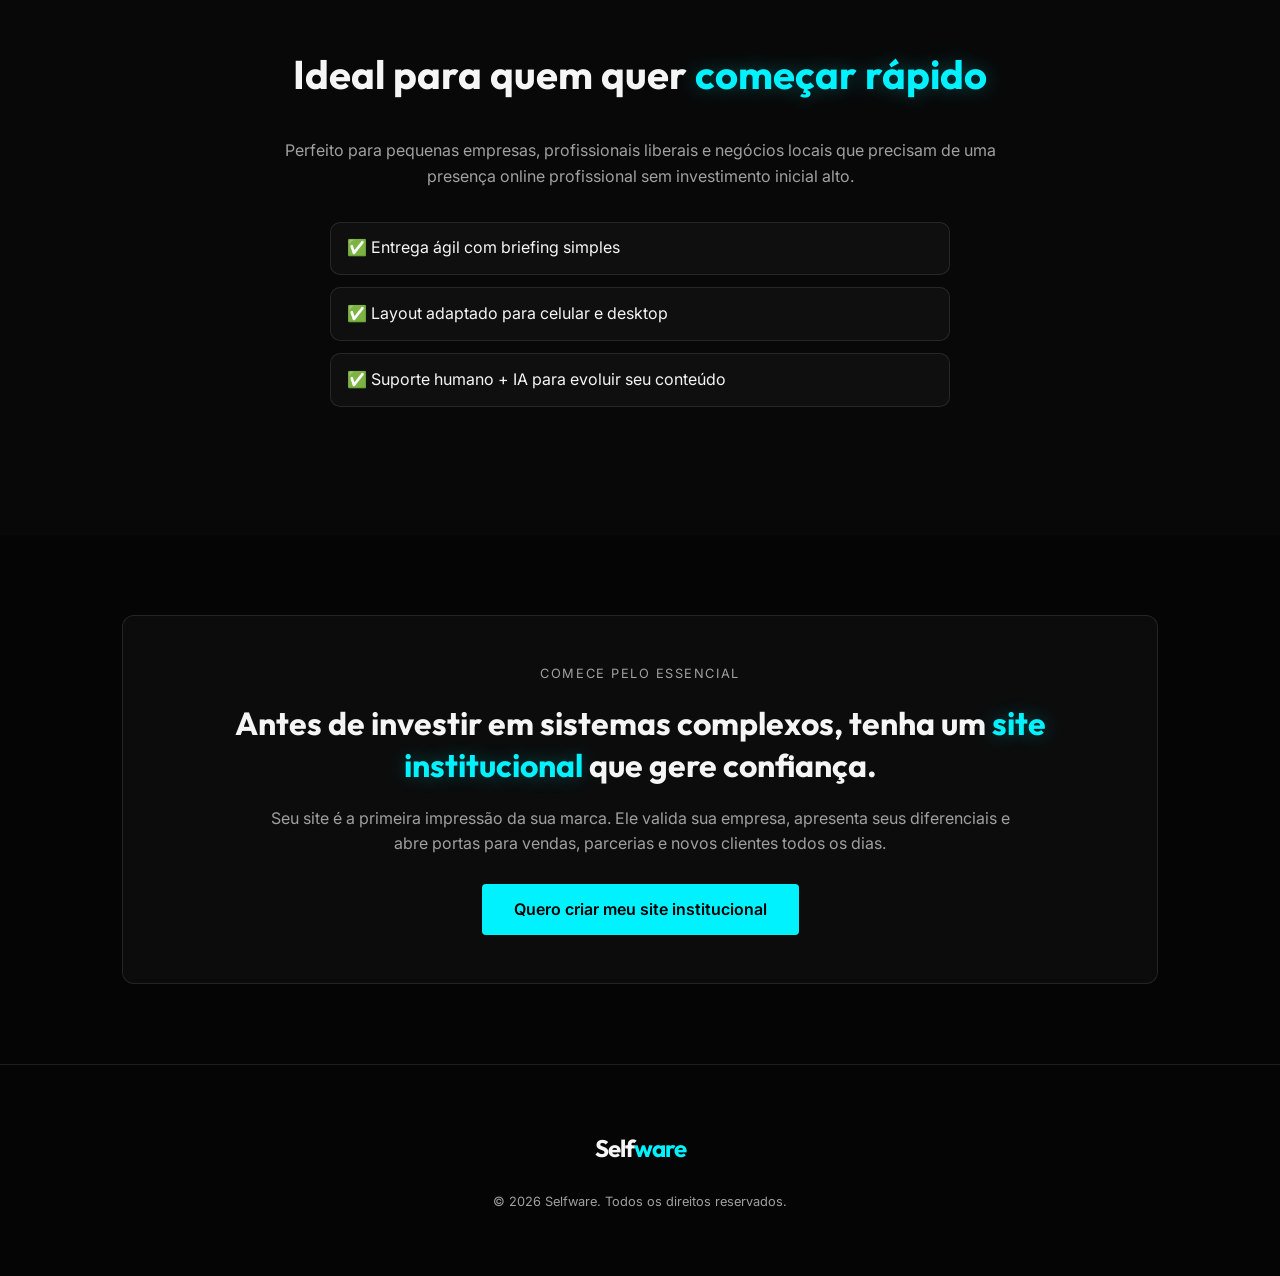
==== commit 9c62394b: "ok" ====
--- a/criar-sites-instituiconias.html
+++ b/criar-sites-instituiconias.html
@@ -21,7 +21,7 @@
 
     <header class="hero landing-hero">
         <div class="hero-glow"></div>
-        <div class="container landing-hero-content">
+        <div class="container">
             <p class="tagline fade-in">Plano mensal para presença digital</p>
             <h1 class="fade-in">Seu <span>site institucional com IA</span> pronto para vender mais</h1>
             <div class="container landing-hero-content">
@@ -37,7 +37,7 @@
                     <small>Oferta de lançamento</small>
                     <p><span>De R$ 199,90</span> por</p>
                     <strong>R$ 29,90</strong>
-                    <small>por mês</small>
+                    <small>/ mês</small>
                 </div>
             </div>
         </div>
